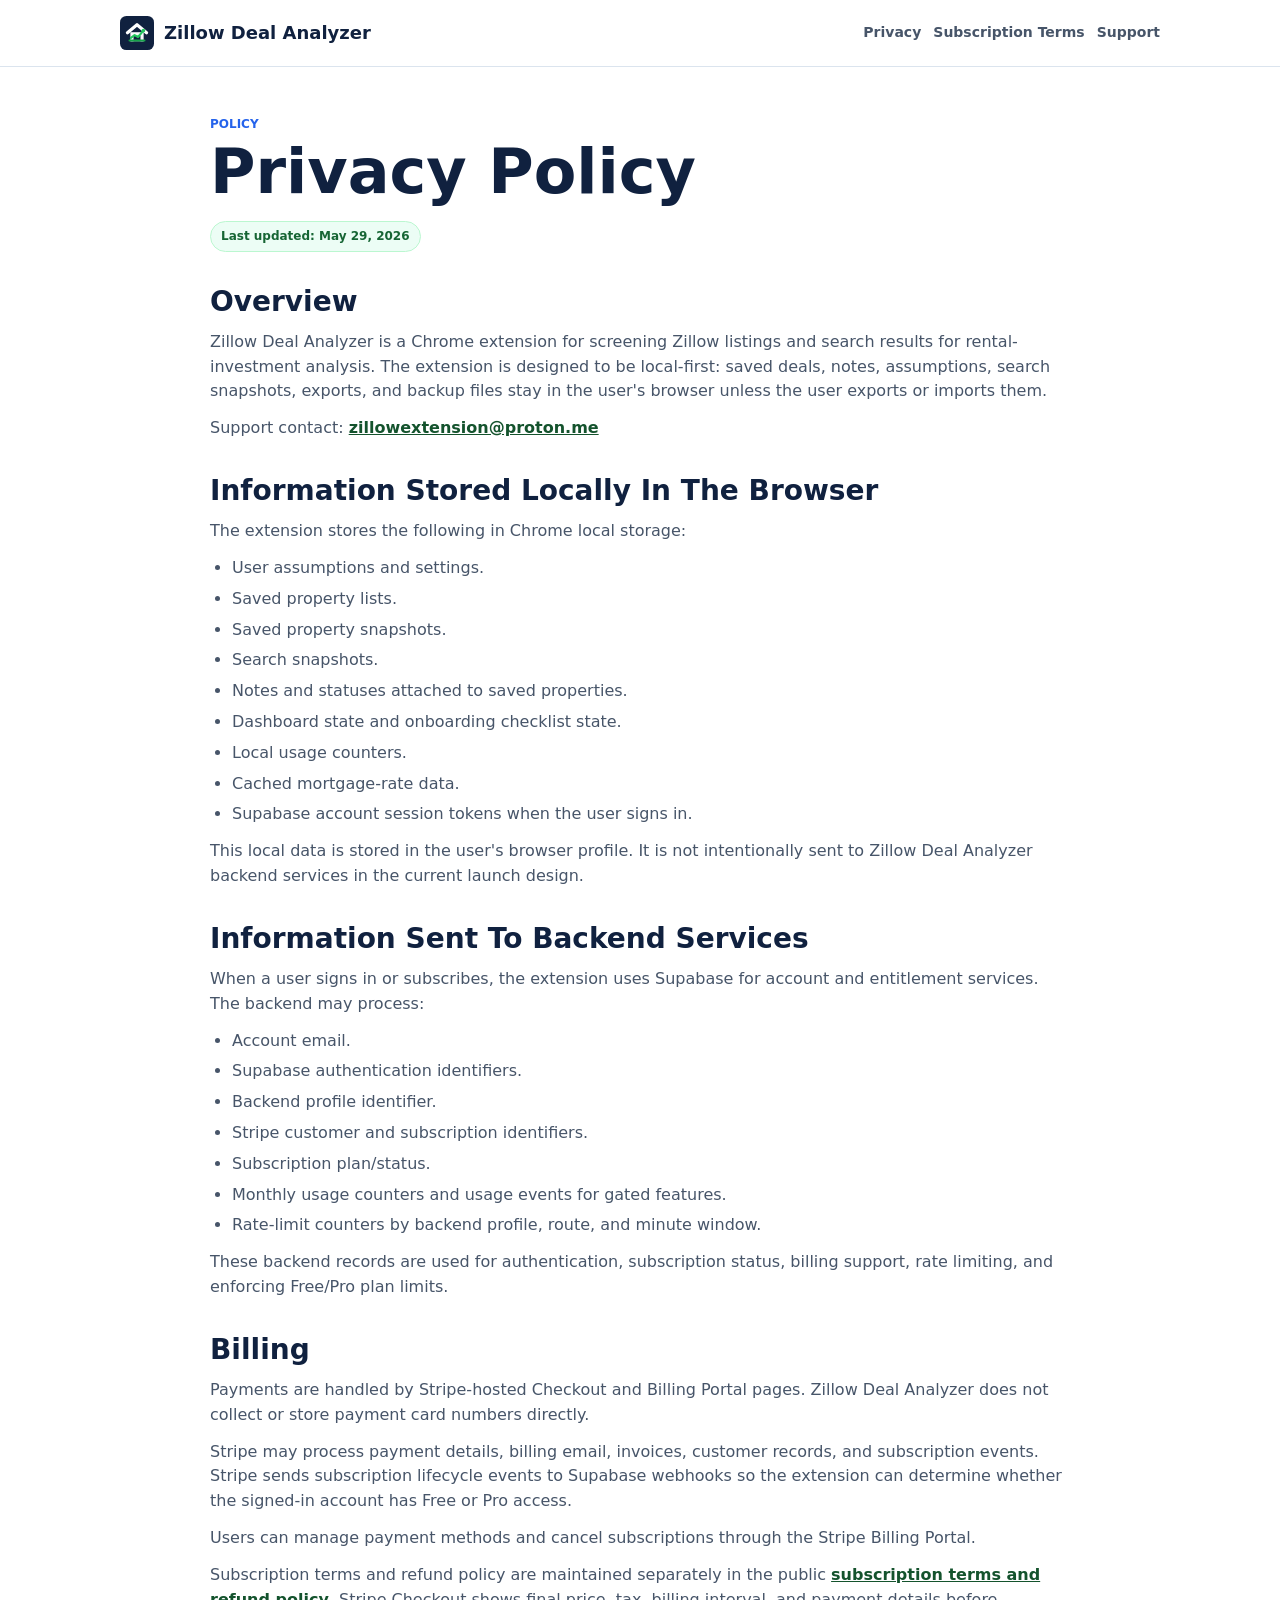
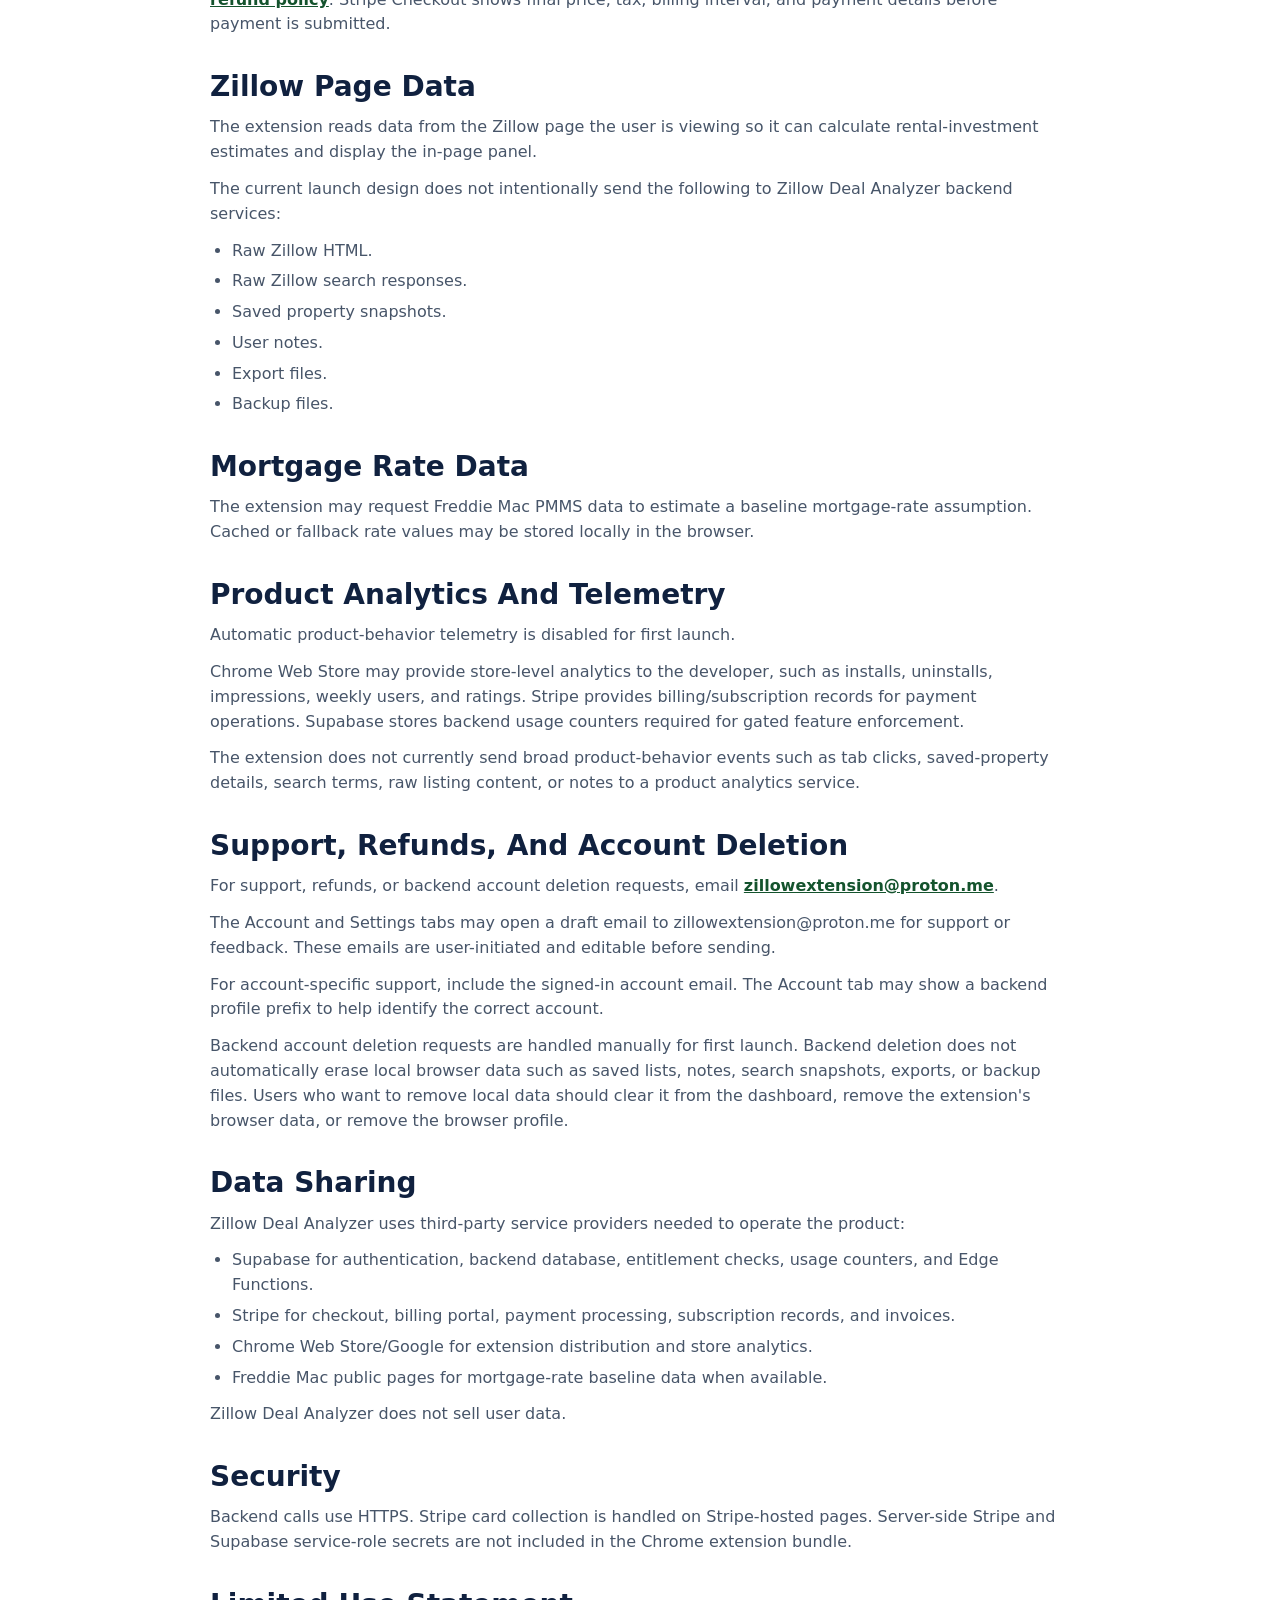
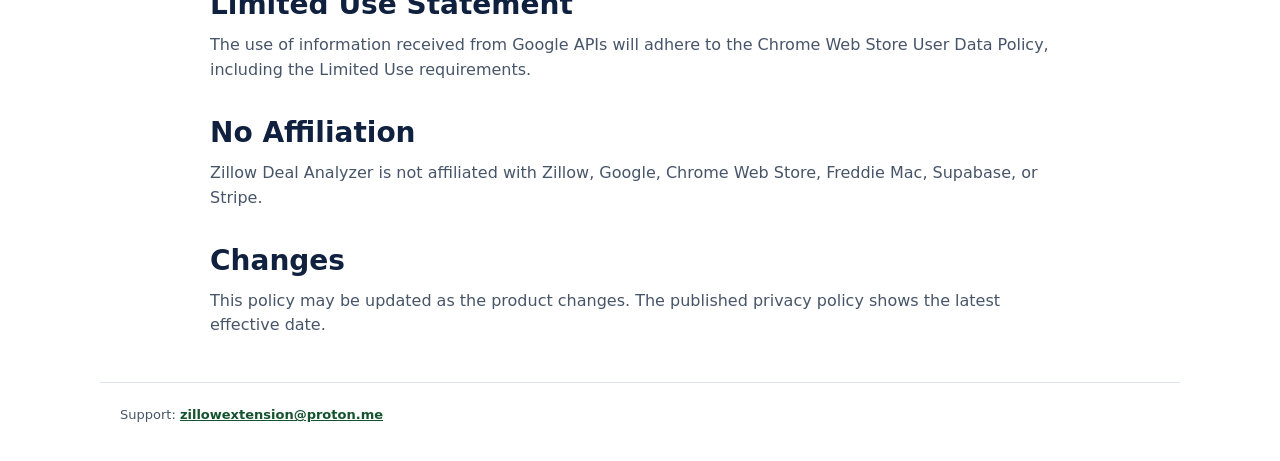
==== privacy.html @ f73715a4 "Add static policy and support site" ====
<!doctype html>
<html lang="en">
  <head>
    <meta charset="utf-8">
    <meta name="viewport" content="width=device-width, initial-scale=1">
    <title>Privacy Policy | Zillow Deal Analyzer</title>
    <meta name="description" content="Privacy policy for Zillow Deal Analyzer.">
    <link rel="icon" href="assets/icon.svg" type="image/svg+xml">
    <link rel="stylesheet" href="assets/styles.css">
  </head>
  <body class="legal-page">
    <header class="site-header">
      <nav class="nav" aria-label="Main navigation">
        <a class="brand" href="index.html">
          <img src="assets/icon.svg" alt="" width="34" height="34">
          <span>Zillow Deal Analyzer</span>
        </a>
        <div class="nav-links">
          <a href="privacy.html">Privacy</a>
          <a href="subscription-terms.html">Subscription Terms</a>
          <a href="support.html">Support</a>
        </div>
      </nav>
    </header>

    <main class="content">
      <span class="eyebrow">Policy</span>
      <h1>Privacy Policy</h1>
      <span class="updated">Last updated: May 29, 2026</span>

      <h2>Overview</h2>
      <p>Zillow Deal Analyzer is a Chrome extension for screening Zillow listings and search results for rental-investment analysis. The extension is designed to be local-first: saved deals, notes, assumptions, search snapshots, exports, and backup files stay in the user's browser unless the user exports or imports them.</p>
      <p>Support contact: <a href="mailto:zillowextension@proton.me">zillowextension@proton.me</a></p>

      <h2>Information Stored Locally In The Browser</h2>
      <p>The extension stores the following in Chrome local storage:</p>
      <ul>
        <li>User assumptions and settings.</li>
        <li>Saved property lists.</li>
        <li>Saved property snapshots.</li>
        <li>Search snapshots.</li>
        <li>Notes and statuses attached to saved properties.</li>
        <li>Dashboard state and onboarding checklist state.</li>
        <li>Local usage counters.</li>
        <li>Cached mortgage-rate data.</li>
        <li>Supabase account session tokens when the user signs in.</li>
      </ul>
      <p>This local data is stored in the user's browser profile. It is not intentionally sent to Zillow Deal Analyzer backend services in the current launch design.</p>

      <h2>Information Sent To Backend Services</h2>
      <p>When a user signs in or subscribes, the extension uses Supabase for account and entitlement services. The backend may process:</p>
      <ul>
        <li>Account email.</li>
        <li>Supabase authentication identifiers.</li>
        <li>Backend profile identifier.</li>
        <li>Stripe customer and subscription identifiers.</li>
        <li>Subscription plan/status.</li>
        <li>Monthly usage counters and usage events for gated features.</li>
        <li>Rate-limit counters by backend profile, route, and minute window.</li>
      </ul>
      <p>These backend records are used for authentication, subscription status, billing support, rate limiting, and enforcing Free/Pro plan limits.</p>

      <h2>Billing</h2>
      <p>Payments are handled by Stripe-hosted Checkout and Billing Portal pages. Zillow Deal Analyzer does not collect or store payment card numbers directly.</p>
      <p>Stripe may process payment details, billing email, invoices, customer records, and subscription events. Stripe sends subscription lifecycle events to Supabase webhooks so the extension can determine whether the signed-in account has Free or Pro access.</p>
      <p>Users can manage payment methods and cancel subscriptions through the Stripe Billing Portal.</p>
      <p>Subscription terms and refund policy are maintained separately in the public <a href="subscription-terms.html">subscription terms and refund policy</a>. Stripe Checkout shows final price, tax, billing interval, and payment details before payment is submitted.</p>

      <h2>Zillow Page Data</h2>
      <p>The extension reads data from the Zillow page the user is viewing so it can calculate rental-investment estimates and display the in-page panel.</p>
      <p>The current launch design does not intentionally send the following to Zillow Deal Analyzer backend services:</p>
      <ul>
        <li>Raw Zillow HTML.</li>
        <li>Raw Zillow search responses.</li>
        <li>Saved property snapshots.</li>
        <li>User notes.</li>
        <li>Export files.</li>
        <li>Backup files.</li>
      </ul>

      <h2>Mortgage Rate Data</h2>
      <p>The extension may request Freddie Mac PMMS data to estimate a baseline mortgage-rate assumption. Cached or fallback rate values may be stored locally in the browser.</p>

      <h2>Product Analytics And Telemetry</h2>
      <p>Automatic product-behavior telemetry is disabled for first launch.</p>
      <p>Chrome Web Store may provide store-level analytics to the developer, such as installs, uninstalls, impressions, weekly users, and ratings. Stripe provides billing/subscription records for payment operations. Supabase stores backend usage counters required for gated feature enforcement.</p>
      <p>The extension does not currently send broad product-behavior events such as tab clicks, saved-property details, search terms, raw listing content, or notes to a product analytics service.</p>

      <h2>Support, Refunds, And Account Deletion</h2>
      <p>For support, refunds, or backend account deletion requests, email <a href="mailto:zillowextension@proton.me">zillowextension@proton.me</a>.</p>
      <p>The Account and Settings tabs may open a draft email to zillowextension@proton.me for support or feedback. These emails are user-initiated and editable before sending.</p>
      <p>For account-specific support, include the signed-in account email. The Account tab may show a backend profile prefix to help identify the correct account.</p>
      <p>Backend account deletion requests are handled manually for first launch. Backend deletion does not automatically erase local browser data such as saved lists, notes, search snapshots, exports, or backup files. Users who want to remove local data should clear it from the dashboard, remove the extension's browser data, or remove the browser profile.</p>

      <h2>Data Sharing</h2>
      <p>Zillow Deal Analyzer uses third-party service providers needed to operate the product:</p>
      <ul>
        <li>Supabase for authentication, backend database, entitlement checks, usage counters, and Edge Functions.</li>
        <li>Stripe for checkout, billing portal, payment processing, subscription records, and invoices.</li>
        <li>Chrome Web Store/Google for extension distribution and store analytics.</li>
        <li>Freddie Mac public pages for mortgage-rate baseline data when available.</li>
      </ul>
      <p>Zillow Deal Analyzer does not sell user data.</p>

      <h2>Security</h2>
      <p>Backend calls use HTTPS. Stripe card collection is handled on Stripe-hosted pages. Server-side Stripe and Supabase service-role secrets are not included in the Chrome extension bundle.</p>

      <h2>Limited Use Statement</h2>
      <p>The use of information received from Google APIs will adhere to the Chrome Web Store User Data Policy, including the Limited Use requirements.</p>

      <h2>No Affiliation</h2>
      <p>Zillow Deal Analyzer is not affiliated with Zillow, Google, Chrome Web Store, Freddie Mac, Supabase, or Stripe.</p>

      <h2>Changes</h2>
      <p>This policy may be updated as the product changes. The published privacy policy shows the latest effective date.</p>
    </main>

    <footer class="site-footer">
      <span>Support: <a href="mailto:zillowextension@proton.me">zillowextension@proton.me</a></span>
    </footer>
  </body>
</html>
---- assets/styles.css ----
:root {
  color-scheme: light;
  --ink: #10213f;
  --muted: #475569;
  --line: #dbe4ee;
  --soft: #f8fafc;
  --brand: #14532d;
  --accent: #16a34a;
  --blue: #2563eb;
  --white: #ffffff;
}

* {
  box-sizing: border-box;
}

body {
  background: #f1f5f9;
  color: var(--ink);
  font-family: Inter, ui-sans-serif, system-ui, -apple-system, BlinkMacSystemFont, "Segoe UI", sans-serif;
  line-height: 1.55;
  margin: 0;
}

a {
  color: var(--brand);
  font-weight: 800;
}

.site-header {
  background: var(--white);
  border-bottom: 1px solid var(--line);
}

.nav {
  align-items: center;
  display: flex;
  gap: 18px;
  justify-content: space-between;
  margin: 0 auto;
  max-width: 1080px;
  padding: 16px 20px;
}

.brand {
  align-items: center;
  color: var(--ink);
  display: inline-flex;
  gap: 10px;
  text-decoration: none;
}

.brand img {
  height: 34px;
  width: 34px;
}

.brand span {
  font-size: 18px;
  font-weight: 900;
}

.nav-links {
  display: flex;
  flex-wrap: wrap;
  gap: 12px;
}

.nav-links a {
  color: var(--muted);
  font-size: 14px;
  text-decoration: none;
}

.hero {
  background: linear-gradient(180deg, #ffffff 0%, #eef6ff 100%);
  border-bottom: 1px solid var(--line);
}

.hero-inner,
.content {
  margin: 0 auto;
  max-width: 1080px;
  padding: 44px 20px;
}

.hero-inner {
  display: grid;
  gap: 26px;
  grid-template-columns: minmax(0, 1.25fr) minmax(280px, 0.75fr);
}

.eyebrow {
  color: var(--blue);
  font-size: 12px;
  font-weight: 900;
  letter-spacing: 0;
  text-transform: uppercase;
}

h1,
h2,
h3 {
  color: var(--ink);
  line-height: 1.15;
  margin: 0;
}

h1 {
  font-size: clamp(38px, 6vw, 62px);
}

h2 {
  font-size: 28px;
  margin-top: 34px;
}

h3 {
  font-size: 18px;
  margin-top: 22px;
}

p {
  color: var(--muted);
  margin: 12px 0 0;
}

ul {
  color: var(--muted);
  margin: 12px 0 0;
  padding-left: 22px;
}

li + li {
  margin-top: 6px;
}

.actions {
  display: flex;
  flex-wrap: wrap;
  gap: 10px;
  margin-top: 24px;
}

.button {
  align-items: center;
  background: var(--brand);
  border-radius: 7px;
  color: var(--white);
  display: inline-flex;
  font-weight: 900;
  min-height: 42px;
  padding: 0 16px;
  text-decoration: none;
}

.button.secondary {
  background: #334155;
}

.panel {
  background: var(--white);
  border: 1px solid var(--line);
  border-radius: 8px;
  padding: 18px;
}

.metric-grid {
  display: grid;
  gap: 10px;
  grid-template-columns: repeat(2, minmax(0, 1fr));
  margin-top: 16px;
}

.metric {
  background: var(--soft);
  border: 1px solid var(--line);
  border-radius: 8px;
  padding: 12px;
}

.metric span {
  color: var(--muted);
  display: block;
  font-size: 12px;
  font-weight: 800;
}

.metric strong {
  color: var(--ink);
  display: block;
  font-size: 20px;
  margin-top: 3px;
}

.grid {
  display: grid;
  gap: 14px;
  grid-template-columns: repeat(3, minmax(0, 1fr));
  margin-top: 18px;
}

.card {
  background: var(--white);
  border: 1px solid var(--line);
  border-radius: 8px;
  padding: 18px;
}

.card strong {
  color: var(--ink);
  display: block;
  font-size: 17px;
}

.legal-page {
  background: var(--white);
}

.legal-page .content {
  max-width: 900px;
}

.updated {
  background: #ecfdf5;
  border: 1px solid #bbf7d0;
  border-radius: 999px;
  color: #166534;
  display: inline-block;
  font-size: 12px;
  font-weight: 900;
  margin-top: 14px;
  padding: 5px 10px;
}

.site-footer {
  border-top: 1px solid var(--line);
  color: var(--muted);
  font-size: 13px;
  margin: 0 auto;
  max-width: 1080px;
  padding: 22px 20px 36px;
}

@media (max-width: 760px) {
  .nav,
  .hero-inner,
  .grid,
  .metric-grid {
    display: grid;
    grid-template-columns: 1fr;
  }

  .nav-links {
    gap: 8px;
  }

  .hero-inner,
  .content {
    padding: 30px 16px;
  }
}
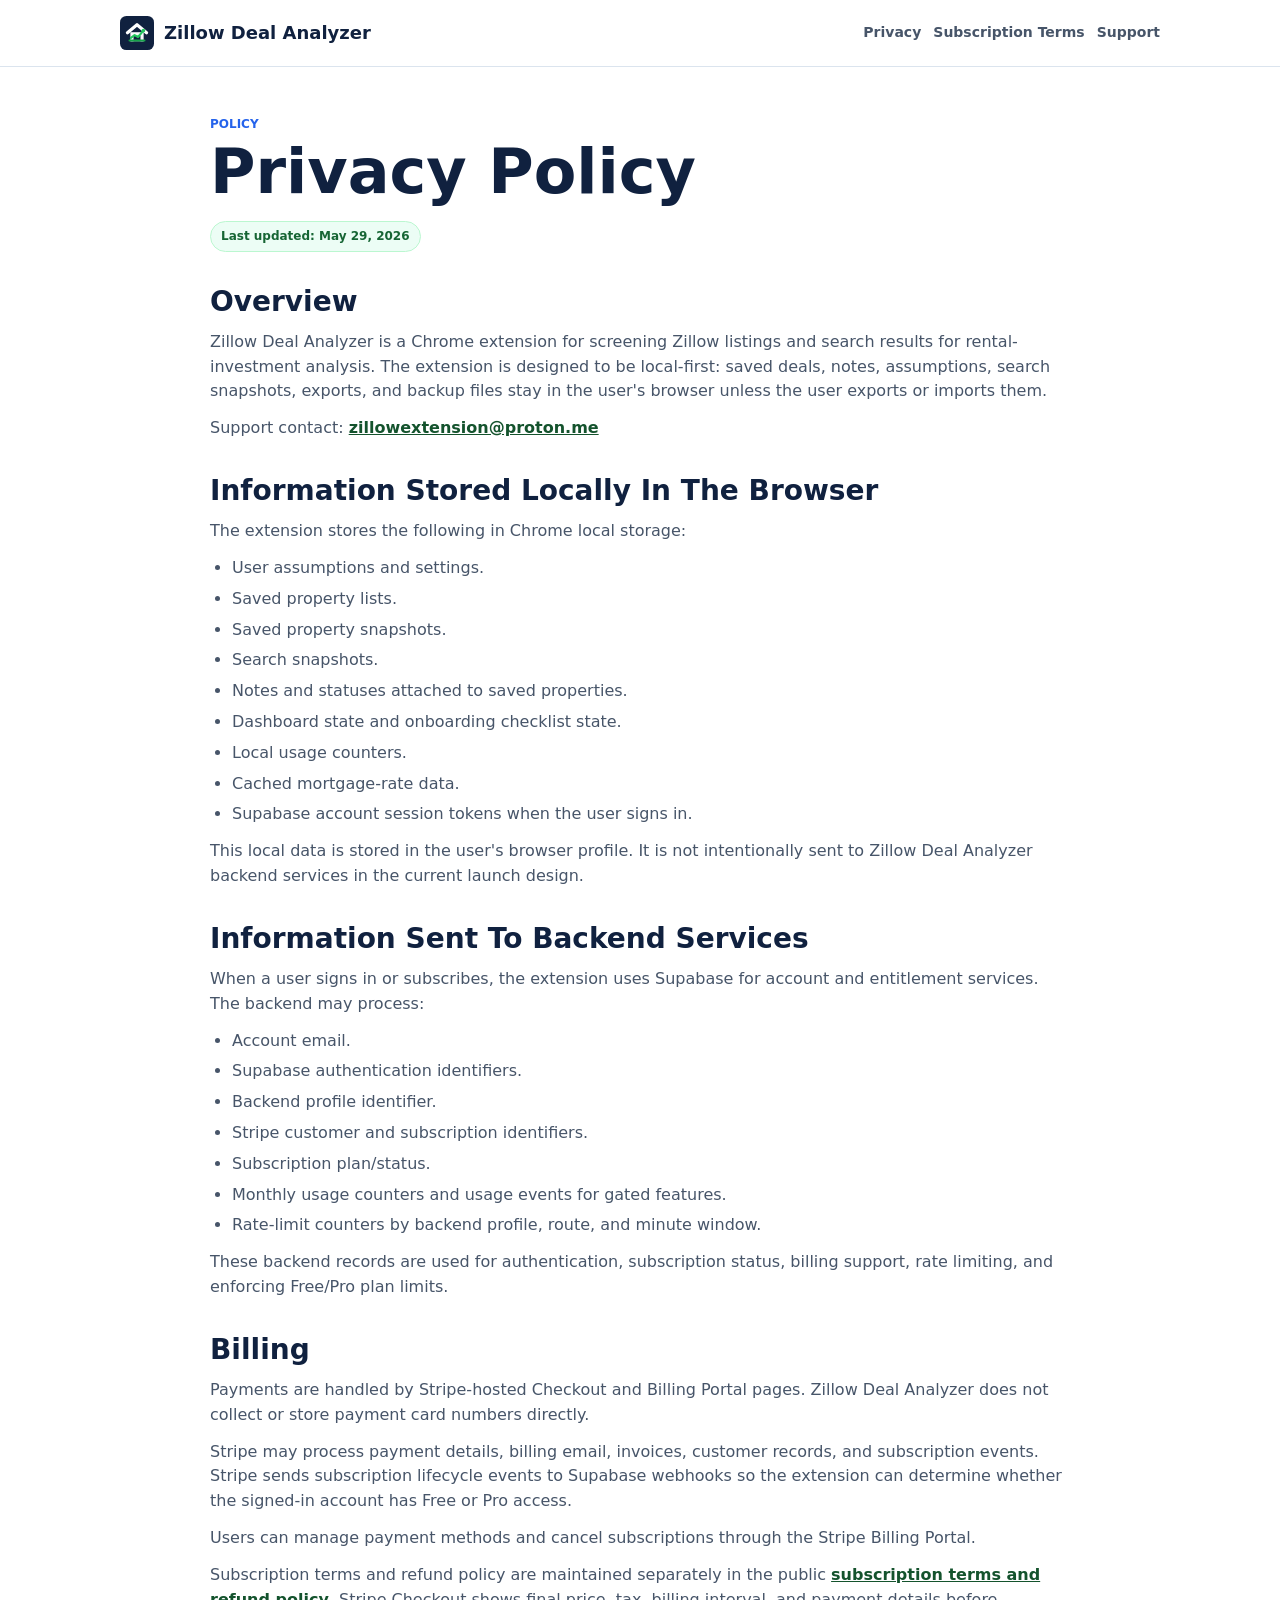
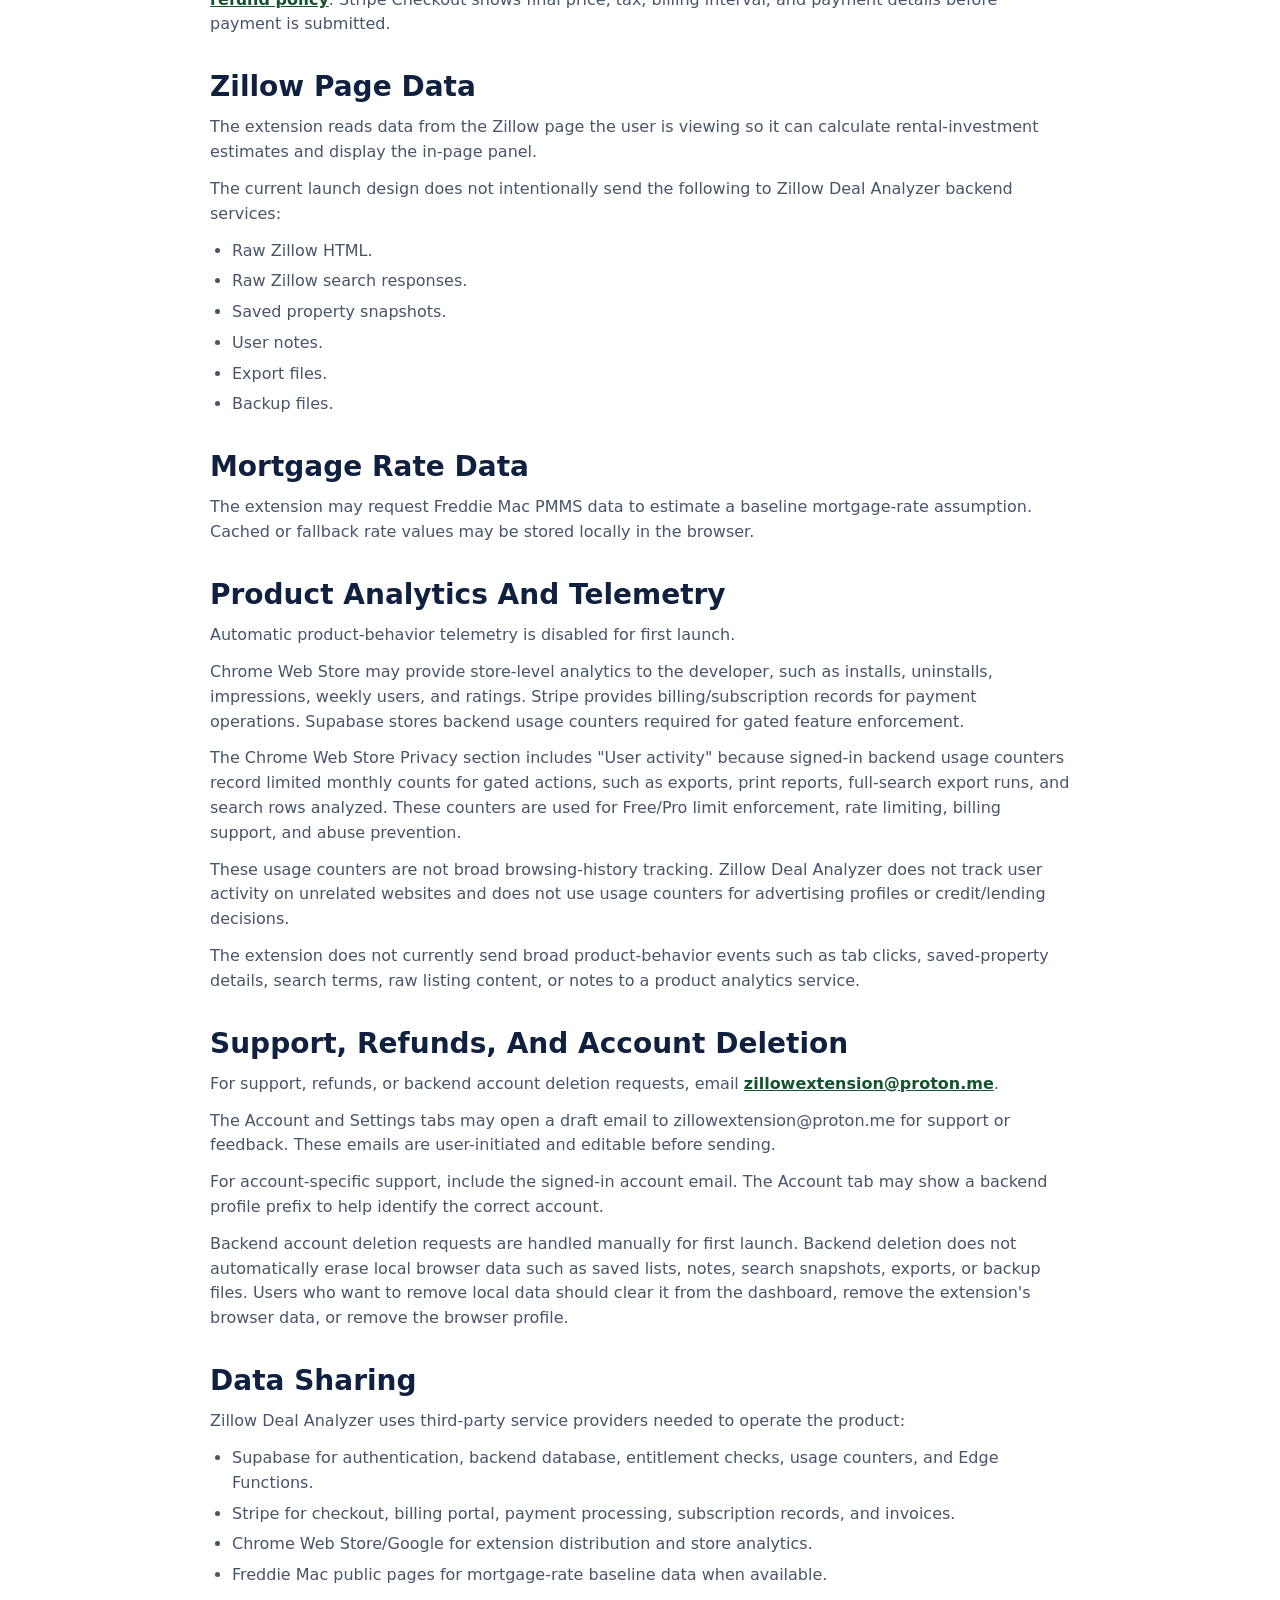
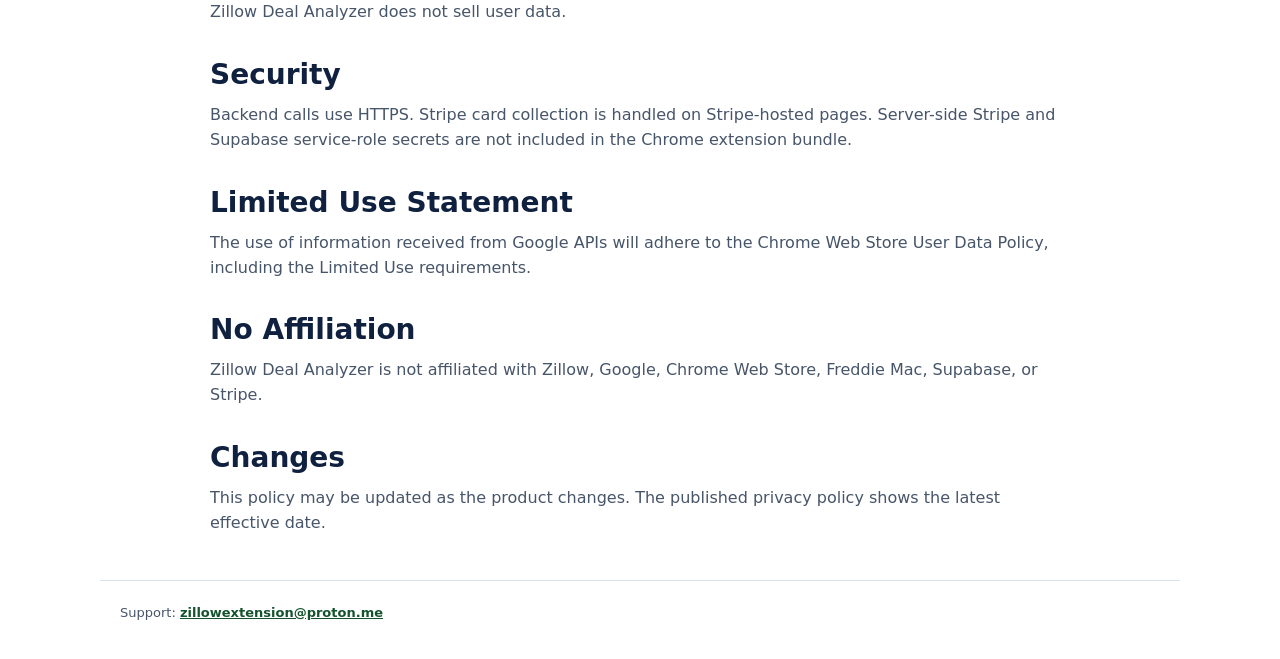
==== commit 7e5e1fb3: "Clarify user activity privacy disclosure" ====
--- a/privacy.html
+++ b/privacy.html
@@ -84,6 +84,8 @@
       <h2>Product Analytics And Telemetry</h2>
       <p>Automatic product-behavior telemetry is disabled for first launch.</p>
       <p>Chrome Web Store may provide store-level analytics to the developer, such as installs, uninstalls, impressions, weekly users, and ratings. Stripe provides billing/subscription records for payment operations. Supabase stores backend usage counters required for gated feature enforcement.</p>
+      <p>The Chrome Web Store Privacy section includes "User activity" because signed-in backend usage counters record limited monthly counts for gated actions, such as exports, print reports, full-search export runs, and search rows analyzed. These counters are used for Free/Pro limit enforcement, rate limiting, billing support, and abuse prevention.</p>
+      <p>These usage counters are not broad browsing-history tracking. Zillow Deal Analyzer does not track user activity on unrelated websites and does not use usage counters for advertising profiles or credit/lending decisions.</p>
       <p>The extension does not currently send broad product-behavior events such as tab clicks, saved-property details, search terms, raw listing content, or notes to a product analytics service.</p>
 
       <h2>Support, Refunds, And Account Deletion</h2>
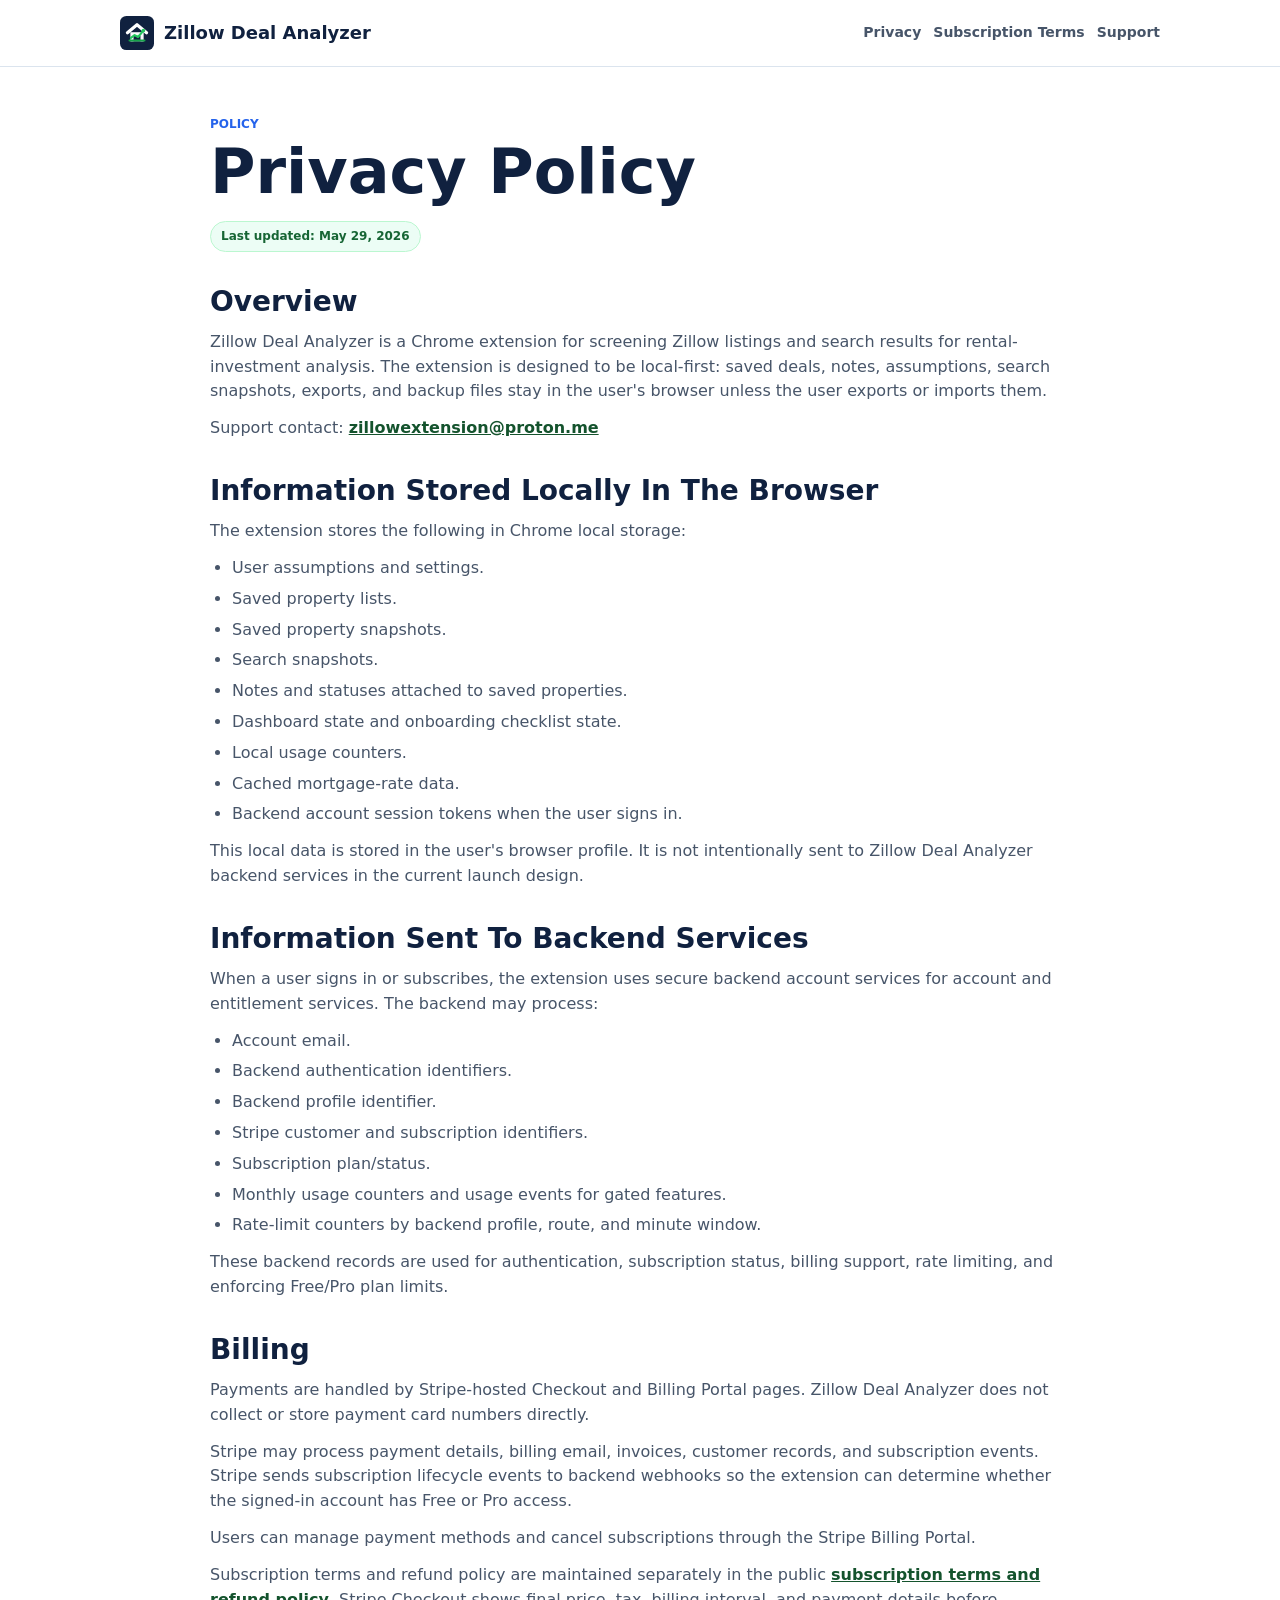
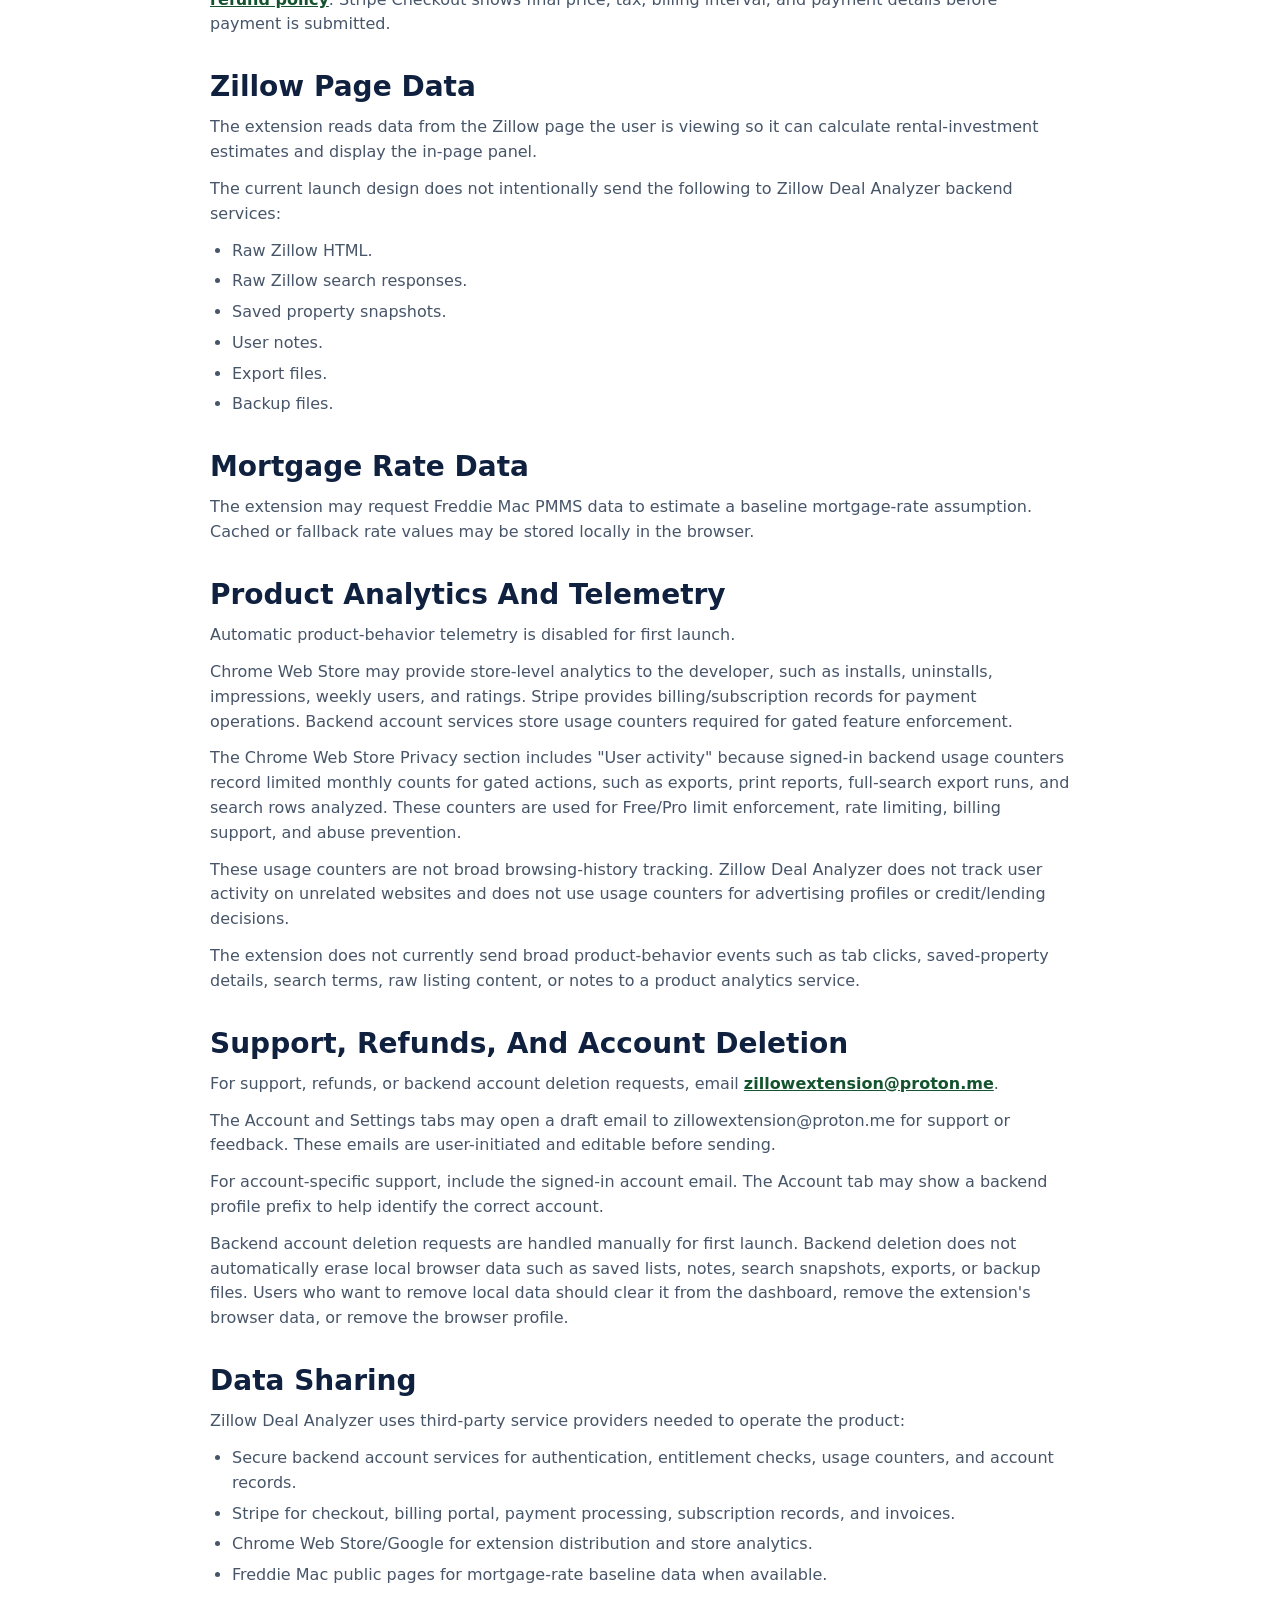
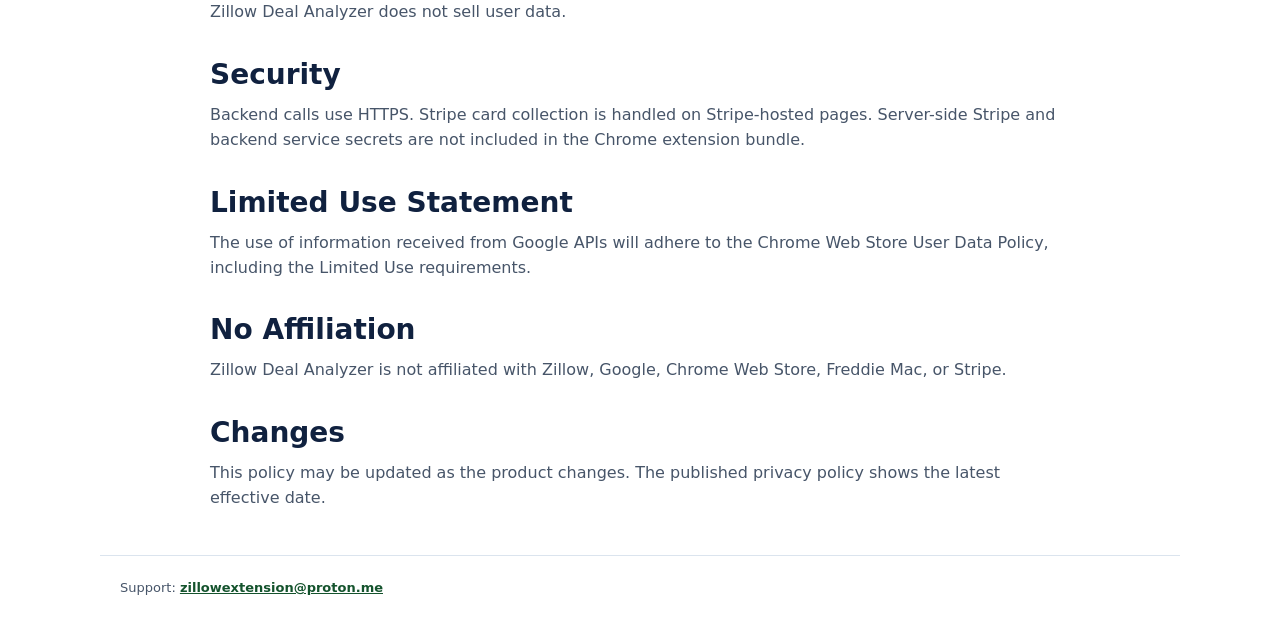
==== commit 2cfbcbe0: "Use generic backend wording in public pages" ====
--- a/privacy.html
+++ b/privacy.html
@@ -43,15 +43,15 @@
         <li>Dashboard state and onboarding checklist state.</li>
         <li>Local usage counters.</li>
         <li>Cached mortgage-rate data.</li>
-        <li>Supabase account session tokens when the user signs in.</li>
+        <li>Backend account session tokens when the user signs in.</li>
       </ul>
       <p>This local data is stored in the user's browser profile. It is not intentionally sent to Zillow Deal Analyzer backend services in the current launch design.</p>
 
       <h2>Information Sent To Backend Services</h2>
-      <p>When a user signs in or subscribes, the extension uses Supabase for account and entitlement services. The backend may process:</p>
+      <p>When a user signs in or subscribes, the extension uses secure backend account services for account and entitlement services. The backend may process:</p>
       <ul>
         <li>Account email.</li>
-        <li>Supabase authentication identifiers.</li>
+        <li>Backend authentication identifiers.</li>
         <li>Backend profile identifier.</li>
         <li>Stripe customer and subscription identifiers.</li>
         <li>Subscription plan/status.</li>
@@ -62,7 +62,7 @@
 
       <h2>Billing</h2>
       <p>Payments are handled by Stripe-hosted Checkout and Billing Portal pages. Zillow Deal Analyzer does not collect or store payment card numbers directly.</p>
-      <p>Stripe may process payment details, billing email, invoices, customer records, and subscription events. Stripe sends subscription lifecycle events to Supabase webhooks so the extension can determine whether the signed-in account has Free or Pro access.</p>
+      <p>Stripe may process payment details, billing email, invoices, customer records, and subscription events. Stripe sends subscription lifecycle events to backend webhooks so the extension can determine whether the signed-in account has Free or Pro access.</p>
       <p>Users can manage payment methods and cancel subscriptions through the Stripe Billing Portal.</p>
       <p>Subscription terms and refund policy are maintained separately in the public <a href="subscription-terms.html">subscription terms and refund policy</a>. Stripe Checkout shows final price, tax, billing interval, and payment details before payment is submitted.</p>
 
@@ -83,7 +83,7 @@
 
       <h2>Product Analytics And Telemetry</h2>
       <p>Automatic product-behavior telemetry is disabled for first launch.</p>
-      <p>Chrome Web Store may provide store-level analytics to the developer, such as installs, uninstalls, impressions, weekly users, and ratings. Stripe provides billing/subscription records for payment operations. Supabase stores backend usage counters required for gated feature enforcement.</p>
+      <p>Chrome Web Store may provide store-level analytics to the developer, such as installs, uninstalls, impressions, weekly users, and ratings. Stripe provides billing/subscription records for payment operations. Backend account services store usage counters required for gated feature enforcement.</p>
       <p>The Chrome Web Store Privacy section includes "User activity" because signed-in backend usage counters record limited monthly counts for gated actions, such as exports, print reports, full-search export runs, and search rows analyzed. These counters are used for Free/Pro limit enforcement, rate limiting, billing support, and abuse prevention.</p>
       <p>These usage counters are not broad browsing-history tracking. Zillow Deal Analyzer does not track user activity on unrelated websites and does not use usage counters for advertising profiles or credit/lending decisions.</p>
       <p>The extension does not currently send broad product-behavior events such as tab clicks, saved-property details, search terms, raw listing content, or notes to a product analytics service.</p>
@@ -97,7 +97,7 @@
       <h2>Data Sharing</h2>
       <p>Zillow Deal Analyzer uses third-party service providers needed to operate the product:</p>
       <ul>
-        <li>Supabase for authentication, backend database, entitlement checks, usage counters, and Edge Functions.</li>
+        <li>Secure backend account services for authentication, entitlement checks, usage counters, and account records.</li>
         <li>Stripe for checkout, billing portal, payment processing, subscription records, and invoices.</li>
         <li>Chrome Web Store/Google for extension distribution and store analytics.</li>
         <li>Freddie Mac public pages for mortgage-rate baseline data when available.</li>
@@ -105,13 +105,13 @@
       <p>Zillow Deal Analyzer does not sell user data.</p>
 
       <h2>Security</h2>
-      <p>Backend calls use HTTPS. Stripe card collection is handled on Stripe-hosted pages. Server-side Stripe and Supabase service-role secrets are not included in the Chrome extension bundle.</p>
+      <p>Backend calls use HTTPS. Stripe card collection is handled on Stripe-hosted pages. Server-side Stripe and backend service secrets are not included in the Chrome extension bundle.</p>
 
       <h2>Limited Use Statement</h2>
       <p>The use of information received from Google APIs will adhere to the Chrome Web Store User Data Policy, including the Limited Use requirements.</p>
 
       <h2>No Affiliation</h2>
-      <p>Zillow Deal Analyzer is not affiliated with Zillow, Google, Chrome Web Store, Freddie Mac, Supabase, or Stripe.</p>
+      <p>Zillow Deal Analyzer is not affiliated with Zillow, Google, Chrome Web Store, Freddie Mac, or Stripe.</p>
 
       <h2>Changes</h2>
       <p>This policy may be updated as the product changes. The published privacy policy shows the latest effective date.</p>
--- a/assets/styles.css
+++ b/assets/styles.css
@@ -213,6 +213,45 @@
   font-size: 17px;
 }
 
+.table-wrap {
+  border: 1px solid var(--line);
+  border-radius: 8px;
+  margin-top: 18px;
+  overflow-x: auto;
+}
+
+.plan-table {
+  background: var(--white);
+  border-collapse: collapse;
+  min-width: 680px;
+  width: 100%;
+}
+
+.plan-table th,
+.plan-table td {
+  border-bottom: 1px solid var(--line);
+  color: var(--muted);
+  padding: 11px 13px;
+  text-align: left;
+  vertical-align: top;
+}
+
+.plan-table th {
+  background: var(--soft);
+  color: var(--ink);
+  font-size: 13px;
+  font-weight: 900;
+}
+
+.plan-table td:first-child {
+  color: var(--ink);
+  font-weight: 800;
+}
+
+.plan-table tr:last-child td {
+  border-bottom: 0;
+}
+
 .legal-page {
   background: var(--white);
 }
